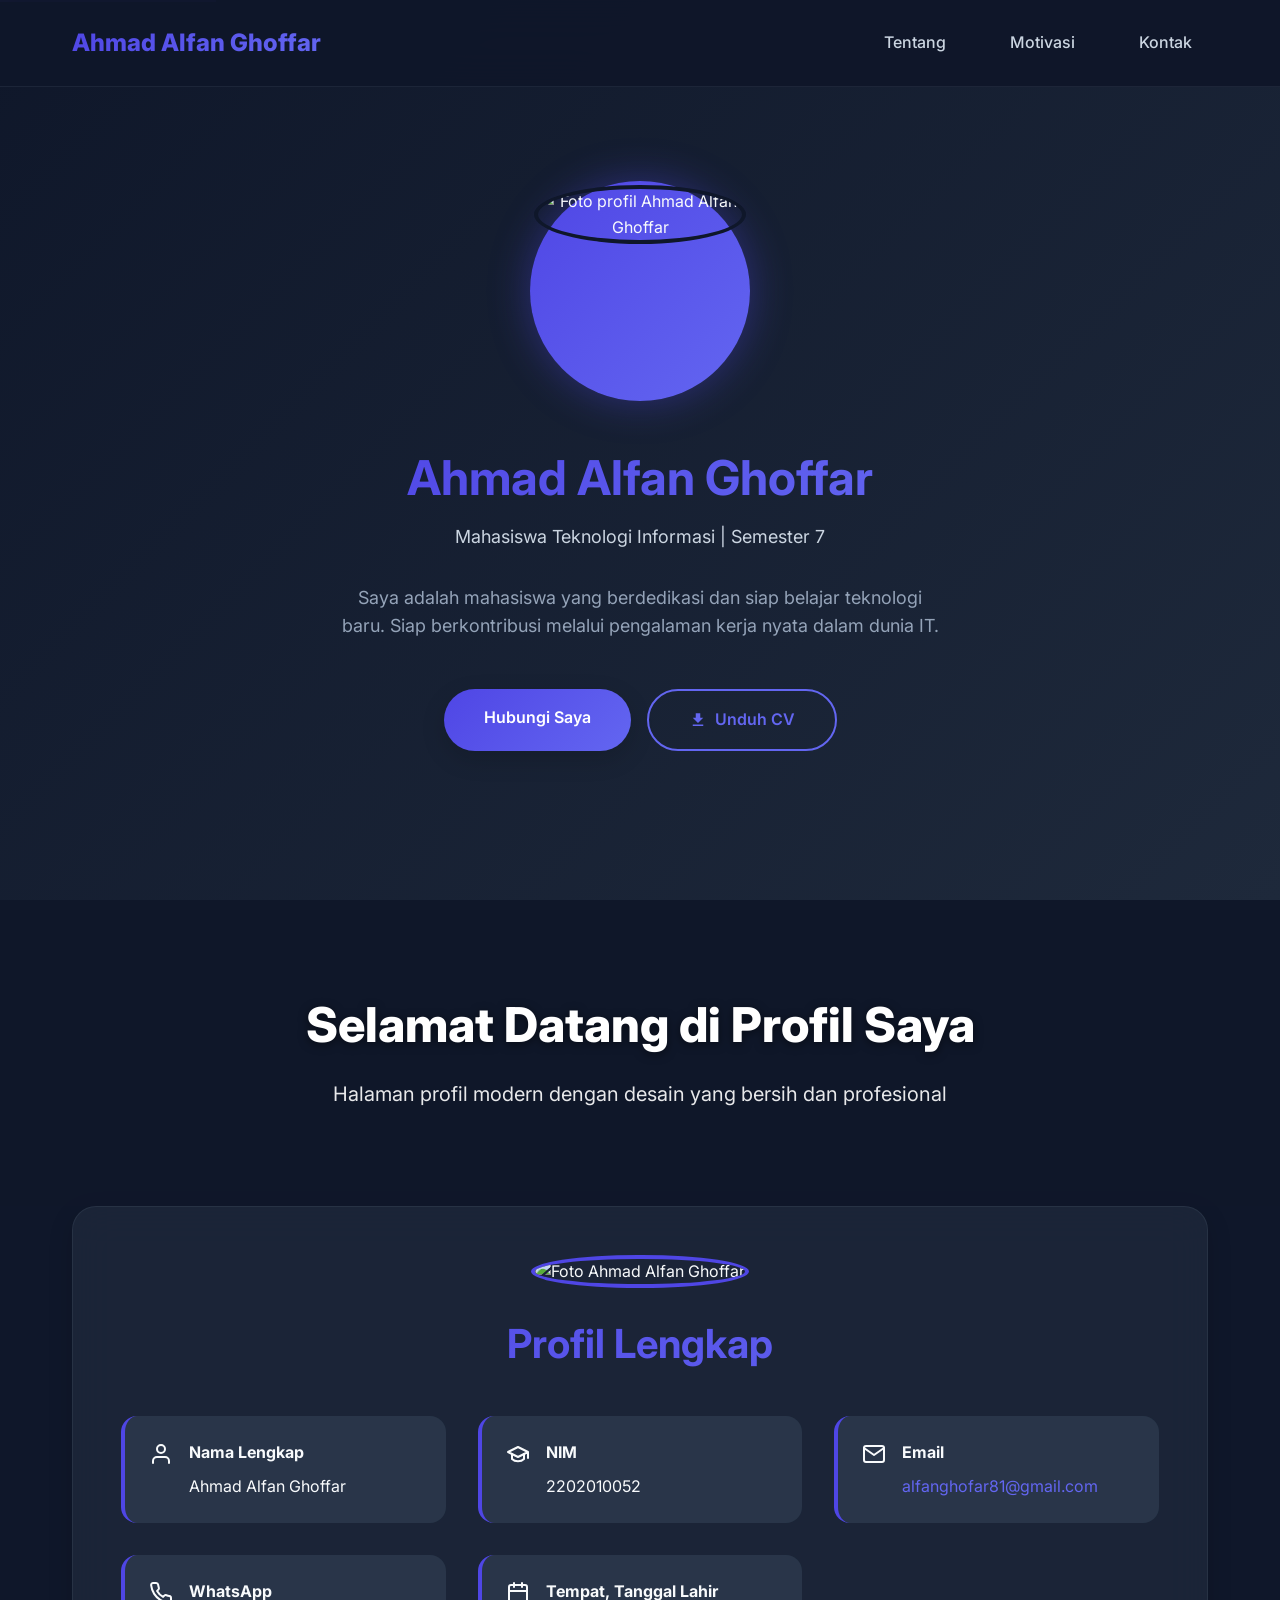
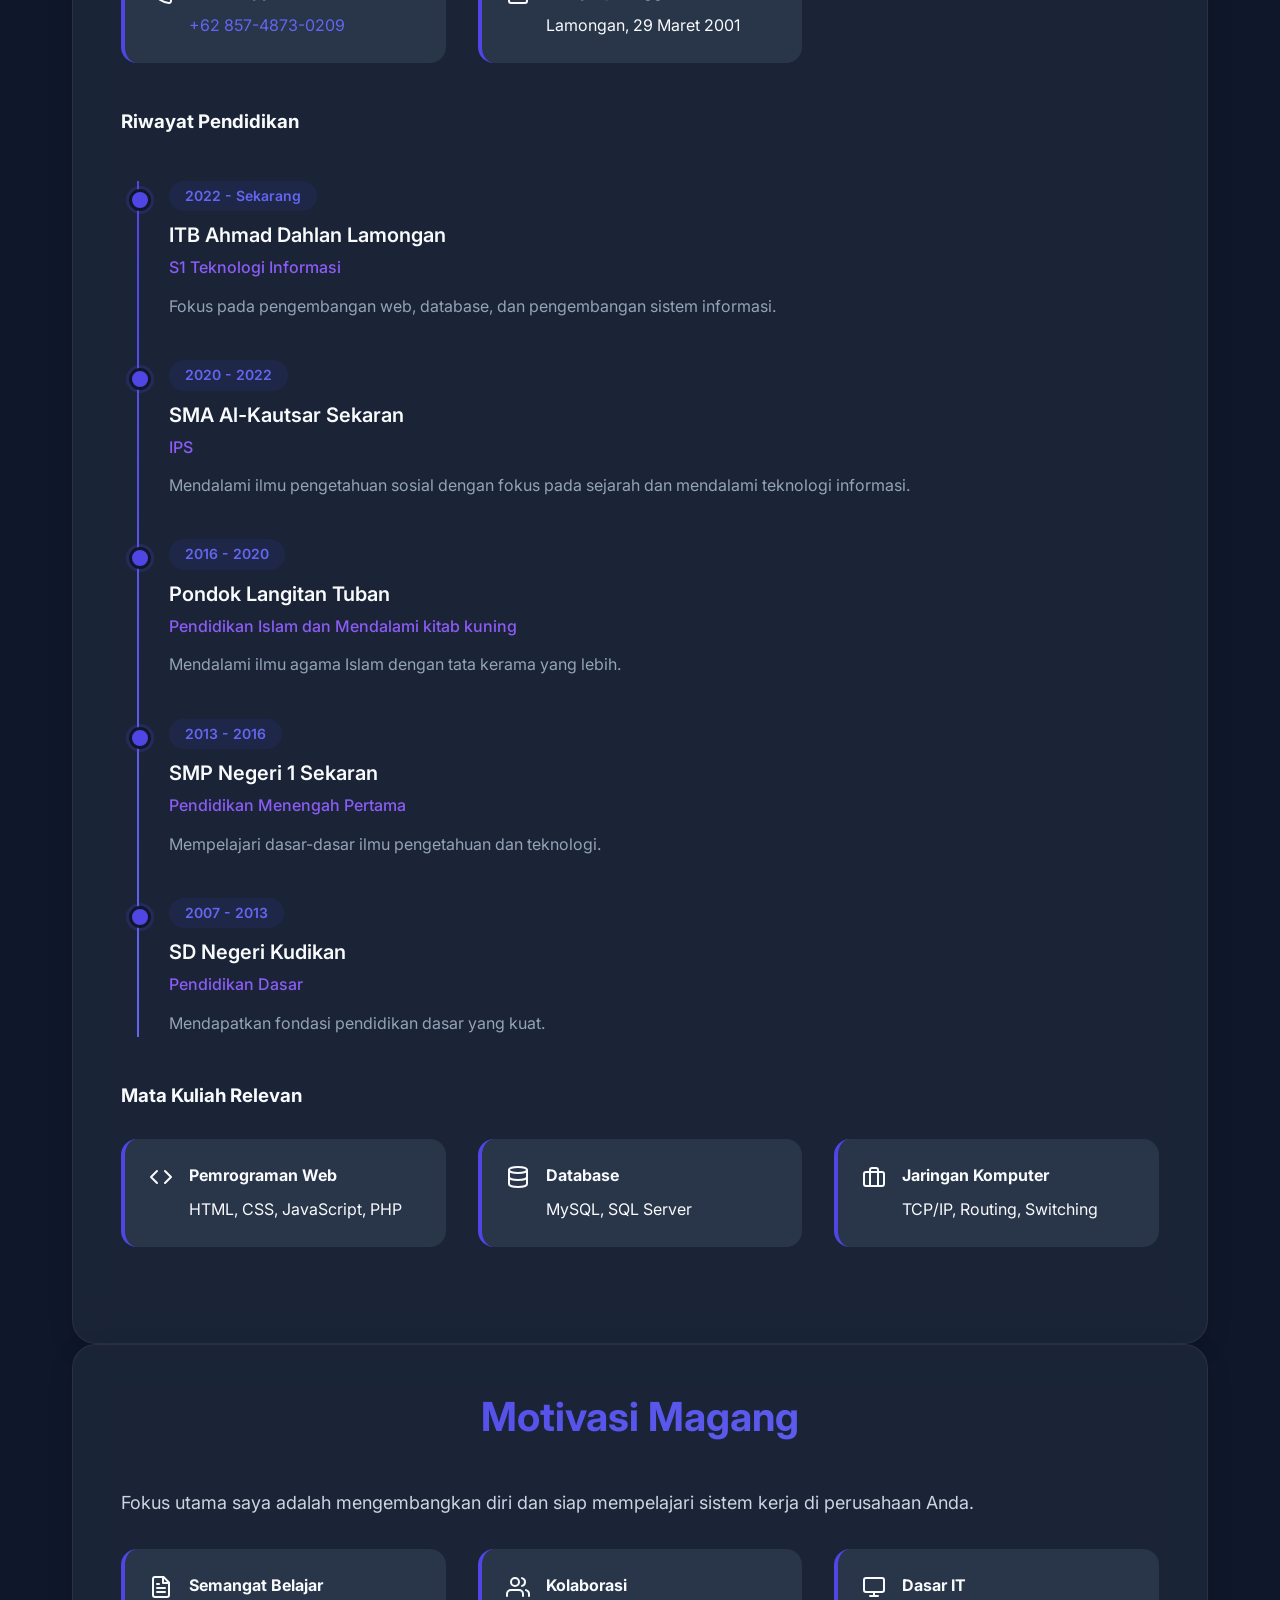
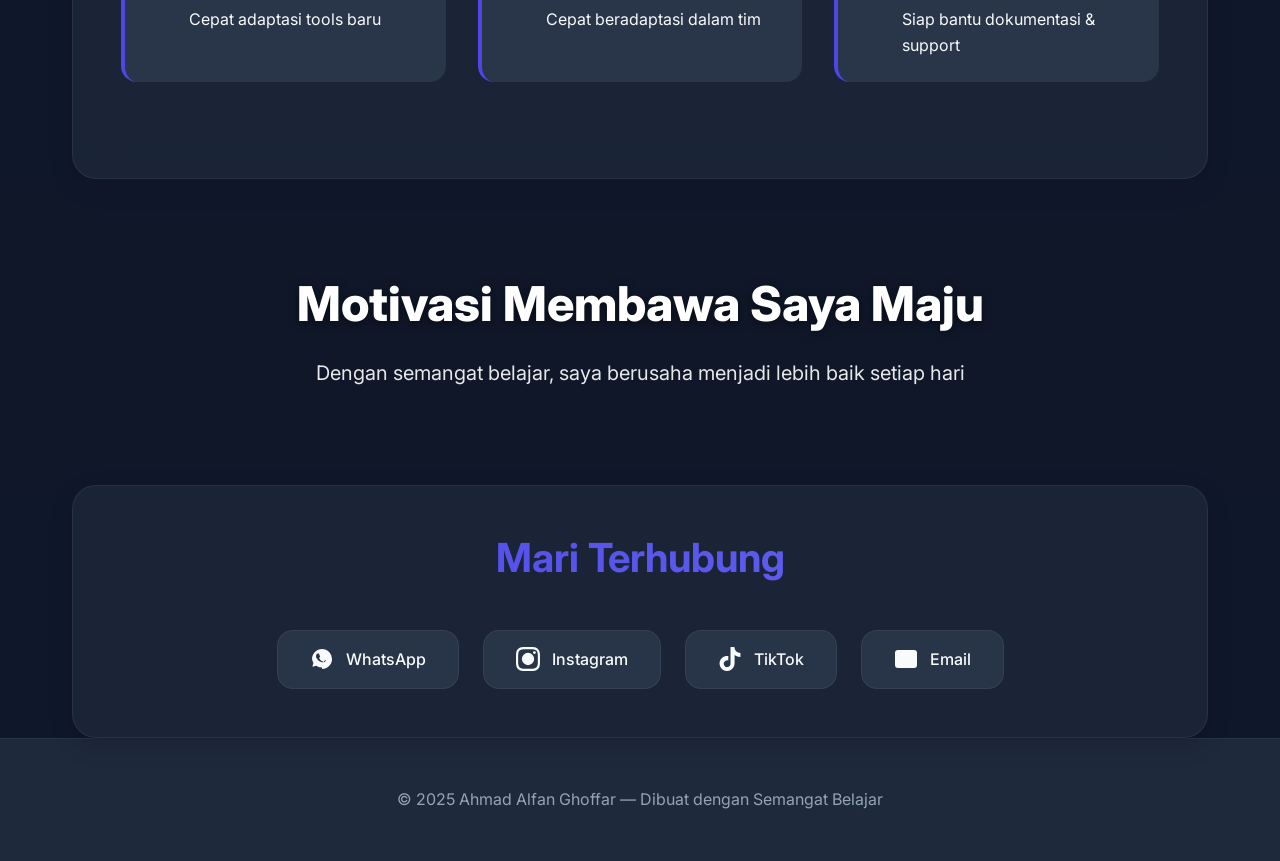
==== PORTOFILO AFAN GHOFFAR.html @ c7ee060d "Add files via upload" ====
<!DOCTYPE html>
<html lang="id">
<head>
    <meta charset="UTF-8">
    <meta name="viewport" content="width=device-width, initial-scale=1.0">
    <title>Profil - Ahmad Alfan Ghoffar</title>
    <meta name="description" content="Profil Ahmad Alfan Ghoffar - Mahasiswa Teknologi Informasi semester 7 di ITB Ahmad Dahlan Lamongan">

    <!-- Tambahkan tag meta untuk aksesibilitas -->
    <meta name="author" content="Ahmad Alfan Ghoffar">
    <meta name="keywords" content="profil, mahasiswa, teknologi informasi, ITB Ahmad Dahlan Lamongan">
    
    <!-- Tambahkan link ke font yang lebih mudah dibaca -->
    <link rel="preconnect" href="https://fonts.googleapis.com">
    <link rel="preconnect" href="https://fonts.gstatic.com" crossorigin>
    <link href="https://fonts.googleapis.com/css2?family=Inter:wght@400;500;600;700&display=swap" rel="stylesheet">
    
    <!-- Tambahkan icon untuk Favicon -->
    <link rel="icon" type="image/svg+xml" href="data:image/svg+xml,<svg xmlns='http://www.w3.org/2000/svg' viewBox='0 0 100 100'><text y='.9em' font-size='90'>👨‍💻</text></svg>">

    <style>
        /* ================================
           RESET & ROOT VARIABLES
        ================================= */
        :root {
            --primary-color: #4f46e5;
            --primary-light: #6366f1;
            --primary-dark: #3730a3;
            --accent-color: #8b5cf6;
            --secondary-color: #ec4899;
            --text-primary: #f8fafc;
            --text-secondary: #cbd5e1;
            --text-muted: #94a3b8;
            --bg-primary: #0f172a;
            --bg-secondary: #1e293b;
            --bg-tertiary: #334155;
            --surface: rgba(30, 41, 59, 0.8);
            --surface-light: rgba(51, 65, 85, 0.6);
            --border-color: rgba(148, 163, 184, 0.1);
            --shadow-sm: 0 2px 8px rgba(0, 0, 0, 0.1);
            --shadow-md: 0 8px 24px rgba(0, 0, 0, 0.15);
            --shadow-lg: 0 16px 40px rgba(0, 0, 0, 0.2);
            --shadow-xl: 0 24px 60px rgba(0, 0, 0, 0.25);
            --gradient-primary: linear-gradient(135deg, var(--primary-color), var(--primary-light));
            --gradient-accent: linear-gradient(135deg, var(--accent-color), var(--secondary-color));
            --focus-outline: 2px solid var(--accent-color);
            --focus-offset: 2px;
        }

        /* Tambahkan style untuk skip navigation link */
        .skip-link {
            position: absolute;
            top: -40px;
            left: 0;
            background: var(--primary-color);
            color: white;
            padding: 8px;
            z-index: 100;
            transition: top 0.3s;
        }

        .skip-link:focus {
            top: 0;
        }

        * {
            margin: 0;
            padding: 0;
            box-sizing: border-box;
        }

        body {
            font-family: 'Inter', -apple-system, BlinkMacSystemFont, 'Segoe UI', Roboto, sans-serif;
            background: var(--bg-primary);
            color: var(--text-primary);
            line-height: 1.6;
            overflow-x: hidden;
            scroll-behavior: smooth;
        }

        /* Background Pattern */
        body::before {
            content: '';
            position: fixed;
            top: 0;
            left: 0;
            width: 100%;
            height: 100%;
            background-image: 
                radial-gradient(circle at 25% 25%, rgba(79, 70, 229, 0.1) 0%, transparent 50%),
                radial-gradient(circle at 75% 75%, rgba(139, 92, 246, 0.1) 0%, transparent 50%);
            z-index: -1;
            pointer-events: none;
        }

        /* Typography */
        h1, h2, h3 {
            font-weight: 700;
            line-height: 1.2;
        }

        p {
            color: var(--text-secondary);
            margin-bottom: 1rem;
        }

        a {
            color: var(--primary-light);
            text-decoration: none;
            transition: color 0.3s ease;
        }

        a:hover {
            color: var(--accent-color);
        }

        /* Tambahkan style untuk focus indicators yang lebih jelas */
        a:focus,
        button:focus,
        input:focus,
        textarea:focus,
        select:focus {
            outline: var(--focus-outline);
            outline-offset: var(--focus-offset);
        }

        /* Loading Screen */
        .loader-wrapper {
            position: fixed;
            top: 0;
            left: 0;
            width: 100%;
            height: 100%;
            background: var(--bg-primary);
            display: flex;
            justify-content: center;
            align-items: center;
            z-index: 9999;
            transition: opacity 0.5s ease;
        }

        .loader {
            width: 60px;
            height: 60px;
            border: 3px solid var(--border-color);
            border-top-color: var(--primary-color);
            border-radius: 50%;
            animation: spin 1s linear infinite;
        }

        @keyframes spin {
            to { transform: rotate(360deg); }
        }

        /* Container */
        .container {
            max-width: 1200px;
            margin: 0 auto;
            padding: 0 2rem;
        }

        /* Navigation */
        header {
            position: fixed;
            top: 0;
            left: 0;
            right: 0;
            background: rgba(15, 23, 42, 0.95);
            backdrop-filter: blur(20px);
            border-bottom: 1px solid var(--border-color);
            z-index: 1000;
            transition: all 0.3s ease;
        }

        header.scrolled {
            background: rgba(15, 23, 42, 0.98);
            box-shadow: var(--shadow-md);
        }

        nav {
            display: flex;
            justify-content: space-between;
            align-items: center;
            padding: 1.5rem 2rem;
            max-width: 1200px;
            margin: 0 auto;
        }

        .logo {
            font-size: 1.5rem;
            font-weight: 800;
            background: var(--gradient-primary);
            -webkit-background-clip: text;
            -webkit-text-fill-color: transparent;
            background-clip: text;
        }

        .nav-links {
            display: flex;
            gap: 2rem;
            list-style: none;
        }

        .nav-links a {
            color: var(--text-secondary);
            font-weight: 500;
            padding: 0.5rem 1rem;
            border-radius: 0.5rem;
            transition: all 0.3s ease;
            position: relative;
        }

        .nav-links a:hover {
            color: var(--text-primary);
            background: var(--surface-light);
        }

        .nav-links a.active {
            color: var(--primary-color);
            background: rgba(79, 70, 229, 0.1);
        }

        /* Hero Section */
        .hero {
            min-height: 100vh;
            display: flex;
            align-items: center;
            justify-content: center;
            padding: 6rem 2rem 4rem;
            text-align: center;
            position: relative;
            background: linear-gradient(135deg, var(--bg-primary) 0%, var(--bg-secondary) 100%);
        }

        .hero-content {
            max-width: 800px;
            position: relative;
            z-index: 2;
        }

        .profile-container {
            margin-bottom: 3rem;
            position: relative;
            display: inline-block;
        }

        .profile-sphere {
            width: 220px;
            height: 220px;
            border-radius: 50%;
            background: var(--gradient-primary);
            padding: 4px;
            position: relative;
            animation: float 6s ease-in-out infinite;
            box-shadow: 0 0 40px rgba(79, 70, 229, 0.4);
        }

        @keyframes float {
            0%, 100% { transform: translateY(0); }
            50% { transform: translateY(-20px); }
        }

        .profile-img {
            width: 100%;
            height: 100%;
            border-radius: 50%;
            object-fit: cover;
            border: 4px solid var(--bg-primary);
        }

        .hero h1 {
            font-size: 3rem;
            margin-bottom: 1rem;
            background: var(--gradient-primary);
            -webkit-background-clip: text;
            -webkit-text-fill-color: transparent;
            background-clip: text;
            animation: fadeInUp 0.8s ease;
        }

        .hero-subtitle {
            font-size: 1.125rem;
            color: var(--text-secondary);
            margin-bottom: 2rem;
            animation: fadeInUp 0.8s ease 0.2s both;
        }

        .hero-description {
            font-size: 1.125rem;
            color: var(--text-muted);
            margin-bottom: 3rem;
            max-width: 600px;
            margin-left: auto;
            margin-right: auto;
            animation: fadeInUp 0.8s ease 0.4s both;
        }

        .hero-buttons {
            display: flex;
            justify-content: center;
            gap: 1rem;
            flex-wrap: wrap;
            animation: fadeInUp 0.8s ease 0.6s both;
        }

        .btn-primary {
            display: inline-block;
            padding: 1rem 2.5rem;
            background: var(--gradient-primary);
            color: white;
            font-weight: 600;
            border-radius: 2rem;
            text-decoration: none;
            transition: all 0.3s ease;
            box-shadow: var(--shadow-md);
        }

        .btn-primary:hover {
            transform: translateY(-2px);
            box-shadow: var(--shadow-lg);
        }
        
        .btn-secondary {
            display: inline-flex;
            align-items: center;
            gap: 0.5rem;
            padding: 1rem 2.5rem;
            background: transparent;
            color: var(--primary-light);
            font-weight: 600;
            border-radius: 2rem;
            text-decoration: none;
            border: 2px solid var(--primary-light);
            transition: all 0.3s ease;
        }

        .btn-secondary:hover {
            background: var(--primary-light);
            color: white;
            transform: translateY(-2px);
            box-shadow: var(--shadow-md);
        }

        /* Download Icon */
        .download-icon {
            width: 18px;
            height: 18px;
            fill: currentColor;
        }

        @keyframes fadeInUp {
            from {
                opacity: 0;
                transform: translateY(30px);
            }
            to {
                opacity: 1;
                transform: translateY(0);
            }
        }

        /* Section Styles */
        section {
            padding: 6rem 0;
            position: relative;
        }

        .section-title {
            font-size: 2.5rem;
            margin-bottom: 3rem;
            text-align: center;
            background: var(--gradient-primary);
            -webkit-background-clip: text;
            -webkit-text-fill-color: transparent;
            background-clip: text;
        }

        /* Card Component */
        .card {
            background: var(--surface);
            backdrop-filter: blur(20px);
            border: 1px solid var(--border-color);
            border-radius: 1.5rem;
            padding: 3rem;
            box-shadow: var(--shadow-md);
            transition: all 0.3s ease;
        }

        .card:hover {
            transform: translateY(-5px);
            box-shadow: var(--shadow-xl);
            border-color: rgba(79, 70, 229, 0.3);
        }

        /* Info Grid */
        .info-grid {
            display: grid;
            grid-template-columns: repeat(auto-fit, minmax(280px, 1fr));
            gap: 2rem;
            margin-bottom: 3rem;
        }

        .info-item {
            background: var(--surface-light);
            padding: 1.5rem;
            border-radius: 1rem;
            border-left: 4px solid var(--primary-color);
            transition: all 0.3s ease;
            display: flex;
            align-items: flex-start;
            gap: 1rem;
        }

        .info-item:hover {
            transform: translateX(5px);
            background: var(--surface);
            box-shadow: var(--shadow-sm);
        }

        .info-item .icon {
            width: 24px;
            height: 24px;
            flex-shrink: 0;
            margin-top: 2px;
        }

        .info-item-content {
            flex-grow: 1;
        }

        .info-item strong {
            color: var(--text-primary);
            display: block;
            margin-bottom: 0.5rem;
        }

        /* Timeline */
        .timeline {
            position: relative;
            padding-left: 3rem;
            margin: 3rem 0;
        }

        .timeline::before {
            content: '';
            position: absolute;
            left: 1rem;
            top: 0;
            bottom: 0;
            width: 2px;
            background: var(--gradient-primary);
        }

        .timeline-item {
            position: relative;
            margin-bottom: 2.5rem;
            animation: fadeInUp 0.8s ease both;
        }

        .timeline-item::before {
            content: '';
            position: absolute;
            left: -2.5rem;
            top: 0.5rem;
            width: 1rem;
            height: 1rem;
            border-radius: 50%;
            background: var(--primary-color);
            border: 3px solid var(--bg-primary);
            box-shadow: 0 0 0 3px rgba(79, 70, 229, 0.2);
        }

        .timeline-date {
            display: inline-block;
            padding: 0.25rem 1rem;
            background: rgba(79, 70, 229, 0.1);
            color: var(--primary-light);
            border-radius: 1rem;
            font-size: 0.875rem;
            font-weight: 600;
            margin-bottom: 0.75rem;
        }

        .timeline-title {
            font-size: 1.25rem;
            font-weight: 600;
            color: var(--text-primary);
            margin-bottom: 0.5rem;
        }

        .timeline-subtitle {
            color: var(--accent-color);
            font-weight: 500;
            margin-bottom: 0.75rem;
        }

        .timeline-description {
            color: var(--text-muted);
            line-height: 1.7;
        }

        /* Parallax Sections */
        .parallax {
            background-attachment: fixed;
            background-position: center;
            background-repeat: no-repeat;
            background-size: cover;
            position: relative;
            display: flex;
            align-items: center;
            justify-content: center;
            text-align: center;
        }

        .parallax::before {
            content: '';
            position: absolute;
            top: 0;
            left: 0;
            right: 0;
            bottom: 0;
            background: rgba(15, 23, 42, 0.8);
            z-index: 1;
        }

        .parallax-content {
            position: relative;
            z-index: 2;
            max-width: 800px;
            padding: 0 2rem;
        }

        .parallax h2 {
            font-size: 3rem;
            font-weight: 800;
            margin-bottom: 1.5rem;
            color: white;
            text-shadow: 0 2px 10px rgba(0, 0, 0, 0.5);
        }

        .parallax p {
            font-size: 1.25rem;
            color: rgba(255, 255, 255, 0.9);
            margin-bottom: 0;
        }

        /* Social Links */
        .social-links {
            display: flex;
            justify-content: center;
            gap: 1.5rem;
            flex-wrap: wrap;
        }

        .social-link {
            display: inline-flex;
            align-items: center;
            gap: 0.75rem;
            padding: 1rem 2rem;
            background: var(--surface-light);
            color: var(--text-primary);
            border-radius: 1rem;
            text-decoration: none;
            font-weight: 500;
            transition: all 0.3s ease;
            border: 1px solid var(--border-color);
        }

        .social-link:hover {
            background: var(--gradient-primary);
            color: white;
            transform: translateY(-3px);
            box-shadow: var(--shadow-md);
        }

        .social-link .icon {
            width: 24px;
            height: 24px;
            fill: currentColor;
        }

        /* Footer */
        footer {
            background: var(--bg-secondary);
            border-top: 1px solid var(--border-color);
            padding: 3rem 0;
            text-align: center;
        }

        footer p {
            color: var(--text-muted);
            margin: 0;
        }

        /* Responsive Design */
        @media (max-width: 768px) {
            .nav-links {
                display: none;
            }

            .hero h1 {
                font-size: 2rem;
            }

            .hero-subtitle {
                font-size: 1rem;
            }

            .section-title {
                font-size: 2rem;
            }

            .parallax h2 {
                font-size: 2rem;
            }

            .card {
                padding: 2rem;
            }

            .timeline {
                padding-left: 2rem;
            }

            .timeline::before {
                left: 0.5rem;
            }

            .timeline-item::before {
                left: -1.5rem;
            }

            .info-grid {
                grid-template-columns: 1fr;
            }
        }

        /* Scroll Reveal */
        .reveal {
            opacity: 0;
            transform: translateY(30px);
            transition: all 0.8s ease;
        }

        .reveal.active {
            opacity: 1;
            transform: translateY(0);
        }

        /* Notification Toast */
        .toast {
            position: fixed;
            bottom: 2rem;
            right: 2rem;
            background: var(--surface);
            border: 1px solid var(--border-color);
            border-left: 4px solid var(--primary-color);
            border-radius: 0.5rem;
            padding: 1rem 1.5rem;
            box-shadow: var(--shadow-lg);
            display: flex;
            align-items: center;
            gap: 1rem;
            transform: translateX(400px);
            transition: transform 0.3s ease;
            z-index: 1000;
        }

        .toast.show {
            transform: translateX(0);
        }

        .toast-icon {
            width: 24px;
            height: 24px;
            fill: var(--primary-color);
        }

        .toast-message {
            color: var(--text-primary);
            font-weight: 500;
        }

        /* Tambahkan style untuk mode kontras tinggi */
        @media (prefers-contrast: high) {
            :root {
                --primary-color: #0000ff;
                --primary-light: #4d4dff;
                --primary-dark: #000080;
                --accent-color: #9933ff;
                --secondary-color: #ff00ff;
                --text-primary: #ffffff;
                --text-secondary: #e0e0e0;
                --text-muted: #b0b0b0;
                --bg-primary: #000000;
                --bg-secondary: #1a1a1a;
                --bg-tertiary: #333333;
                --surface: rgba(26, 26, 26, 0.9);
                --surface-light: rgba(51, 51, 51, 0.8);
                --border-color: #ffffff;
            }
        }

        /* Tambahkan style untuk mode gerak berkurang */
        @media (prefers-reduced-motion: reduce) {
            * {
                animation-duration: 0.01ms !important;
                animation-iteration-count: 1 !important;
                transition-duration: 0.01ms !important;
            }
        }
    </style>
</head>

<body>
    <!-- Skip Navigation Link -->
    <a href="#main-content" class="skip-link">Langsung ke konten utama</a>

    <!-- Loading Screen -->
    <div class="loader-wrapper" role="status" aria-label="Memuat konten">
        <div class="loader"></div>
    </div>

    <!-- Navigation -->
    <header id="header" role="banner">
        <nav role="navigation" aria-label="Navigasi utama">
            <div class="logo">Ahmad Alfan Ghoffar</div>
            <ul class="nav-links">
                <li><a href="#about" class="nav-link">Tentang</a></li>
                <li><a href="#motivation" class="nav-link">Motivasi</a></li>
                <li><a href="#contact" class="nav-link">Kontak</a></li>
            </ul>
        </nav>
    </header>

    <!-- Hero Section -->
    <section class="hero" id="main-content" role="main">
        <div class="hero-content">
            <div class="profile-container">
                <div class="profile-sphere">
                    <img src="https://z-cdn-media.chatglm.cn/files/b006107e-2989-42c4-9a80-9bb3a0b69979.jpg?auth_key=1865260309-1ed5a895e4f5405fa1efe56080913f6b-0-44e064aad0e6baa0f58a229c8ced7659" alt="Foto profil Ahmad Alfan Ghoffar" class="profile-img">
                </div>
            </div>
            <h1>Ahmad Alfan Ghoffar</h1>
            <!-- Removed hero-tagline and hero-skills sections -->
            <p class="hero-subtitle">Mahasiswa Teknologi Informasi | Semester 7</p>
            <p class="hero-description">
                Saya adalah mahasiswa yang berdedikasi dan siap belajar teknologi baru. 
                Siap berkontribusi melalui pengalaman kerja nyata dalam dunia IT.
            </p>
            <div class="hero-buttons">
                <a href="#contact" class="btn-primary" aria-label="Hubungi Ahmad Alfan Ghoffar">Hubungi Saya</a>
                <a href="CV-Ahmad-Alfan-Ghoffar.pdf" download class="btn-secondary" id="download-cv" aria-label="Unduh CV Ahmad Alfan Ghoffar">
                    <svg class="download-icon" xmlns="http://www.w3.org/2000/svg" viewBox="0 0 24 24" aria-hidden="true">
                        <path d="M19 9h-4V3H9v6H5l7 7 7-7zM5 18v2h14v-2H5z"/>
                    </svg>
                    Unduh CV
                </a>
            </div>
        </div>
    </section>

    <!-- Parallax Section 1 -->
    <section class="parallax" style="background-image: url('https://picsum.photos/seed/portfolio1/1920/1080.jpg');" aria-label="Gambar latar belakang profil">
        <div class="parallax-content reveal">
            <h2>Selamat Datang di Profil Saya</h2>
            <p>Halaman profil modern dengan desain yang bersih dan profesional</p>
        </div>
    </section>

    <!-- About Section -->
    <section id="about" class="container" aria-labelledby="about-heading">
        <div class="card reveal">
            <div style="text-align: center; margin-bottom: 2rem;">
                <img src="https://z-cdn-media.chatglm.cn/files/b006107e-2989-42c4-9a80-9bb3a0b69979.jpg?auth_key=1865260309-1ed5a895e4f5405fa1efe56080913f6b-0-44e064aad0e6baa0f58a229c8ced7659" alt="Foto Ahmad Alfan Ghoffar" style="width: 120px; height: 120px; border-radius: 50%; object-fit: cover; border: 4px solid var(--primary-color);">
            </div>
            <h2 class="section-title" id="about-heading">Profil Lengkap</h2>

            <!-- Personal Information -->
            <div class="info-grid">
                <div class="info-item">
                    <svg class="icon" xmlns="http://www.w3.org/2000/svg" viewBox="0 0 24 24" fill="none" stroke="currentColor" stroke-width="2" stroke-linecap="round" stroke-linejoin="round">
                        <path d="M20 21v-2a4 4 0 0 0-4-4H8a4 4 0 0 0-4 4v2"></path>
                        <circle cx="12" cy="7" r="4"></circle>
                    </svg>
                    <div class="info-item-content">
                        <strong>Nama Lengkap</strong>
                        Ahmad Alfan Ghoffar
                    </div>
                </div>
                <div class="info-item">
                    <svg class="icon" xmlns="http://www.w3.org/2000/svg" viewBox="0 0 24 24" fill="none" stroke="currentColor" stroke-width="2" stroke-linecap="round" stroke-linejoin="round">
                        <path d="M22 10v6M2 10l10-5 10 5-10 5z"></path>
                        <path d="M6 12v5c3 3 9 3 12 0v-5"></path>
                    </svg>
                    <div class="info-item-content">
                        <strong>NIM</strong>
                        2202010052
                    </div>
                </div>
                <div class="info-item">
                    <svg class="icon" xmlns="http://www.w3.org/2000/svg" viewBox="0 0 24 24" fill="none" stroke="currentColor" stroke-width="2" stroke-linecap="round" stroke-linejoin="round">
                        <path d="M4 4h16c1.1 0 2 .9 2 2v12c0 1.1-.9 2-2 2H4c-1.1 0-2-.9-2-2V6c0-1.1.9-2 2-2z"></path>
                        <polyline points="22,6 12,13 2,6"></polyline>
                    </svg>
                    <div class="info-item-content">
                        <strong>Email</strong>
                        <a href="mailto:alfanghofar81@gmail.com">alfanghofar81@gmail.com</a>
                    </div>
                </div>
                <div class="info-item">
                    <svg class="icon" xmlns="http://www.w3.org/2000/svg" viewBox="0 0 24 24" fill="none" stroke="currentColor" stroke-width="2" stroke-linecap="round" stroke-linejoin="round">
                        <path d="M22 16.92v3a2 2 0 0 1-2.18 2 19.79 19.79 0 0 1-8.63-3.07 19.5 19.5 0 0 1-6-6 19.79 19.79 0 0 1-3.07-8.67A2 2 0 0 1 4.11 2h3a2 2 0 0 1 2 1.72 12.84 12.84 0 0 0 .7 2.81 2 2 0 0 1-.45 2.11L8.09 9.91a16 16 0 0 0 6 6l1.27-1.27a2 2 0 0 1 2.11-.45 12.84 12.84 0 0 0 2.81.7A2 2 0 0 1 22 16.92z"></path>
                    </svg>
                    <div class="info-item-content">
                        <strong>WhatsApp</strong>
                        <a href="https://wa.me/6285748730209" target="_blank" rel="noopener noreferrer">+62 857-4873-0209</a>
                    </div>
                </div>
                <div class="info-item">
                    <svg class="icon" xmlns="http://www.w3.org/2000/svg" viewBox="0 0 24 24" fill="none" stroke="currentColor" stroke-width="2" stroke-linecap="round" stroke-linejoin="round">
                        <rect x="3" y="4" width="18" height="18" rx="2" ry="2"></rect>
                        <line x1="16" y1="2" x2="16" y2="6"></line>
                        <line x1="8" y1="2" x2="8" y2="6"></line>
                        <line x1="3" y1="10" x2="21" y2="10"></line>
                    </svg>
                    <div class="info-item-content">
                        <strong>Tempat, Tanggal Lahir</strong>
                        Lamongan, 29 Maret 2001
                    </div>
                </div>
            </div>

            <!-- Education Timeline -->
            <h3 style="margin-bottom: 2rem; color: var(--text-primary);">Riwayat Pendidikan</h3>
            <div class="timeline" role="list">
                <div class="timeline-item" role="listitem">
                    <span class="timeline-date">2022 - Sekarang</span>
                    <h3 class="timeline-title">ITB Ahmad Dahlan Lamongan</h3>
                    <p class="timeline-subtitle">S1 Teknologi Informasi</p>
                    <p class="timeline-description">
                        Fokus pada pengembangan web, database, dan pengembangan sistem informasi. 
                        
                    </p>
                </div>

                <div class="timeline-item" role="listitem">
                    <span class="timeline-date">2020 - 2022</span>
                    <h3 class="timeline-title">SMA Al-Kautsar Sekaran</h3>
                    <p class="timeline-subtitle">IPS</p>
                    <p class="timeline-description">
                        Mendalami ilmu pengetahuan sosial dengan fokus pada sejarah dan mendalami teknologi informasi.
                    </p>
                </div>

                <div class="timeline-item" role="listitem">
                    <span class="timeline-date">2016 - 2020</span>
                    <h3 class="timeline-title">Pondok Langitan Tuban</h3>
                    <p class="timeline-subtitle">Pendidikan Islam dan Mendalami kitab kuning</p>
                    <p class="timeline-description">
                        Mendalami ilmu agama Islam dengan tata kerama yang lebih.
                    </p>
                </div>

                <div class="timeline-item" role="listitem">
                    <span class="timeline-date">2013 - 2016</span>
                    <h3 class="timeline-title">SMP Negeri 1 Sekaran</h3>
                    <p class="timeline-subtitle">Pendidikan Menengah Pertama</p>
                    <p class="timeline-description">
                        Mempelajari dasar-dasar ilmu pengetahuan dan teknologi.
                    </p>
                </div>

                <div class="timeline-item" role="listitem">
                    <span class="timeline-date">2007 - 2013</span>
                    <h3 class="timeline-title">SD Negeri Kudikan</h3>
                    <p class="timeline-subtitle">Pendidikan Dasar</p>
                    <p class="timeline-description">
                        Mendapatkan fondasi pendidikan dasar yang kuat.
                    </p>
                </div>
            </div>

            <!-- Relevant Courses -->
            <h3 style="margin: 3rem 0 2rem; color: var(--text-primary);">Mata Kuliah Relevan</h3>
            <div class="info-grid">
                <div class="info-item">
                    <svg class="icon" xmlns="http://www.w3.org/2000/svg" viewBox="0 0 24 24" fill="none" stroke="currentColor" stroke-width="2" stroke-linecap="round" stroke-linejoin="round">
                        <polyline points="16 18 22 12 16 6"></polyline>
                        <polyline points="8 6 2 12 8 18"></polyline>
                    </svg>
                    <div class="info-item-content">
                        <strong>Pemrograman Web</strong>
                        HTML, CSS, JavaScript, PHP
                    </div>
                </div>
                <div class="info-item">
                    <svg class="icon" xmlns="http://www.w3.org/2000/svg" viewBox="0 0 24 24" fill="none" stroke="currentColor" stroke-width="2" stroke-linecap="round" stroke-linejoin="round">
                        <ellipse cx="12" cy="5" rx="9" ry="3"></ellipse>
                        <path d="M21 12c0 1.66-4 3-9 3s-9-1.34-9-3"></path>
                        <path d="M3 5v14c0 1.66 4 3 9 3s9-1.34 9-3V5"></path>
                    </svg>
                    <div class="info-item-content">
                        <strong>Database</strong>
                        MySQL, SQL Server
                    </div>
                </div>
                <div class="info-item">
                    <svg class="icon" xmlns="http://www.w3.org/2000/svg" viewBox="0 0 24 24" fill="none" stroke="currentColor" stroke-width="2" stroke-linecap="round" stroke-linejoin="round">
                        <rect x="2" y="7" width="20" height="14" rx="2" ry="2"></rect>
                        <path d="M16 21V5a2 2 0 0 0-2-2h-4a2 2 0 0 0-2 2v16"></path>
                    </svg>
                    <div class="info-item-content">
                        <strong>Jaringan Komputer</strong>
                        TCP/IP, Routing, Switching
                    </div>
                </div>
            </div>
        </div>
    </section>

    <!-- Motivation Section -->
    <section id="motivation" class="container" aria-labelledby="motivation-heading">
        <div class="card reveal">
            <h2 class="section-title" id="motivation-heading">Motivasi Magang</h2>
            <p style="font-size: 1.125rem; margin-bottom: 2rem; color: var(--text-secondary);">
                Fokus utama saya adalah mengembangkan diri dan siap mempelajari sistem kerja di perusahaan Anda.
            </p>
            <div class="info-grid">
                <div class="info-item">
                    <svg class="icon" xmlns="http://www.w3.org/2000/svg" viewBox="0 0 24 24" fill="none" stroke="currentColor" stroke-width="2" stroke-linecap="round" stroke-linejoin="round">
                        <path d="M14.5 2H6a2 2 0 0 0-2 2v16a2 2 0 0 0 2 2h12a2 2 0 0 0 2-2V7.5L14.5 2z"></path>
                        <polyline points="14,2 14,8 20,8"></polyline>
                        <line x1="16" y1="13" x2="8" y2="13"></line>
                        <line x1="16" y1="17" x2="8" y2="17"></line>
                        <polyline points="10,9 9,9 8,9"></polyline>
                    </svg>
                    <div class="info-item-content">
                        <strong>Semangat Belajar</strong>
                        Cepat adaptasi tools baru
                    </div>
                </div>
                <div class="info-item">
                    <svg class="icon" xmlns="http://www.w3.org/2000/svg" viewBox="0 0 24 24" fill="none" stroke="currentColor" stroke-width="2" stroke-linecap="round" stroke-linejoin="round">
                        <path d="M17 21v-2a4 4 0 0 0-4-4H5a4 4 0 0 0-4 4v2"></path>
                        <circle cx="9" cy="7" r="4"></circle>
                        <path d="M23 21v-2a4 4 0 0 0-3-3.87"></path>
                        <path d="M16 3.13a4 4 0 0 1 0 7.75"></path>
                    </svg>
                    <div class="info-item-content">
                        <strong>Kolaborasi</strong>
                        Cepat beradaptasi dalam tim
                    </div>
                </div>
                <div class="info-item">
                    <svg class="icon" xmlns="http://www.w3.org/2000/svg" viewBox="0 0 24 24" fill="none" stroke="currentColor" stroke-width="2" stroke-linecap="round" stroke-linejoin="round">
                        <rect x="2" y="3" width="20" height="14" rx="2" ry="2"></rect>
                        <line x1="8" y1="21" x2="16" y2="21"></line>
                        <line x1="12" y1="17" x2="12" y2="21"></line>
                    </svg>
                    <div class="info-item-content">
                        <strong>Dasar IT</strong>
                        Siap bantu dokumentasi & support
                    </div>
                </div>
            </div>
        </div>
    </section>

    <!-- Parallax Section 2 -->
    <section class="parallax" style="background-image: url('https://picsum.photos/seed/portfolio2/1920/1080.jpg');" aria-label="Gambar latar belakang motivasi">
        <div class="parallax-content reveal">
            <h2>Motivasi Membawa Saya Maju</h2>
            <p>Dengan semangat belajar, saya berusaha menjadi lebih baik setiap hari</p>
        </div>
    </section>

    <!-- Contact Section -->
    <section id="contact" class="container" aria-labelledby="contact-heading">
        <div class="card reveal">
            <h2 class="section-title" id="contact-heading">Mari Terhubung</h2>
            <div class="social-links">
                <a href="https://wa.me/6285748730209" target="_blank" rel="noopener noreferrer" class="social-link" aria-label="Hubungi Ahmad Alfan Ghoffar melalui WhatsApp">
                    <svg class="icon" xmlns="http://www.w3.org/2000/svg" viewBox="0 0 24 24" fill="currentColor">
                        <path d="M17.472 14.382c-.297-.149-1.758-.867-2.03-.967-.273-.099-.471-.149-.67.15-.197.297-.767.966-.94 1.164-.173.199-.347.223-.644.074-.297-.149-1.255-.462-2.39-1.475-.883-.788-1.48-1.761-1.653-2.059-.173-.297-.018-.458.13-.606.134-.133.297-.347.446-.521.151-.172.2-.296.3-.495.099-.198.05-.372-.025-.521-.075-.148-.669-1.611-.916-2.206-.242-.579-.487-.501-.669-.51l-.57-.01c-.198 0-.52.074-.792.372s-1.04 1.016-1.04 2.479 1.065 2.876 2.16 3.912c2.861 2.498 5.979 2.248 7.166 1.364.198-.149.874-.874.874-1.685 0-.198-.075-.423-.324-.673zM12.043 20.534h-.006a9.96 9.96 0 01-5.342-1.557l-.383-.226-3.968 1.042 1.06-3.873-.25-.396A9.928 9.928 0 012.043 12c0-5.523 4.496-10.02 10.02-10.02 2.679 0 5.194 1.043 7.085 2.934A9.937 9.937 0 0122.063 12c0 5.523-4.496 10.02-10.02 10.02z"/>
                    </svg>
                    WhatsApp
                </a>
                <a href="https://instagram.com/alvn.id_" target="_blank" rel="noopener noreferrer" class="social-link" aria-label="Kunjungi profil Instagram Ahmad Alfan Ghoffar">
                    <svg class="icon" xmlns="http://www.w3.org/2000/svg" viewBox="0 0 24 24" fill="currentColor">
                        <path d="M12 2.163c3.204 0 3.584.012 4.85.07 3.252.148 4.771 1.691 4.919 4.919.058 1.265.069 1.645.069 4.849 0 3.205-.012 3.584-.069 4.849-.149 3.225-1.664 4.771-4.919 4.919-1.266.058-1.644.07-4.85.07-3.204 0-3.584-.012-4.849-.07-3.26-.149-4.771-1.699-4.919-4.92-.058-1.265-.07-1.644-.07-4.849 0-3.204.013-3.583.07-4.849.149-3.227 1.664-4.771 4.919-4.919 1.266-.057 1.645-.069 4.849-.069zm0-2.163c-3.259 0-3.667.014-4.947.072-4.358.2-6.78 2.618-6.98 6.98-.059 1.281-.073 1.689-.073 4.948 0 3.259.014 3.668.072 4.948.2 4.358 2.618 6.78 6.98 6.98 1.281.058 1.689.072 4.948.072 3.259 0 3.668-.014 4.948-.072 4.354-.2 6.782-2.618 6.979-6.98.059-1.28.073-1.689.073-4.948 0-3.259-.014-3.667-.072-4.947-.196-4.354-2.617-6.78-6.979-6.98-1.281-.059-1.69-.073-4.949-.073zM5.838 12a6.162 6.162 0 1112.324 0 6.162 6.162 0 01-12.324 0zM12 16a4 4 0 110-8 4 4 0 010 8zm4.965-10.405a1.44 1.44 0 112.881.001 1.44 1.44 0 01-2.881-.001z"/>
                    </svg>
                    Instagram
                </a>
                <a href="https://tiktok.com/@alvn.id_" target="_blank" rel="noopener noreferrer" class="social-link" aria-label="Kunjungi profil TikTok Ahmad Alfan Ghoffar">
                    <svg class="icon" xmlns="http://www.w3.org/2000/svg" viewBox="0 0 24 24" fill="currentColor">
                        <path d="M12.525.02c1.31-.02 2.61-.01 3.91-.02.08 1.53.63 3.09 1.75 4.17 1.12 1.11 2.7 1.62 4.24 1.79v4.03c-1.44-.05-2.89-.35-4.2-.97-.57-.26-1.1-.59-1.62-.93-.01 2.92.01 5.84-.02 8.75-.08 1.4-.54 2.79-1.35 3.94-1.31 1.92-3.58 3.17-5.91 3.21-1.43.08-2.86-.31-4.08-1.03-2.02-1.19-3.44-3.37-3.65-5.71-.02-.5-.03-1-.01-1.49.18-1.9 1.12-3.72 2.58-4.96 1.66-1.44 3.98-2.13 6.15-1.72.02 1.48-.04 2.96-.04 4.44-.99-.32-2.15-.23-3.02.37-.63.41-1.11 1.04-1.36 1.75-.21.51-.15 1.07-.14 1.61.24 1.64 1.82 3.02 3.5 2.87 1.12-.12 2.19-.66 2.77-1.61.19-.33.4-.67.41-1.06.1-1.79.06-3.57.07-5.36.01-4.03-.01-8.05.02-12.07z"/>
                    </svg>
                    TikTok
                </a>
                <a href="mailto:alfanghofar81@gmail.com" target="_blank" rel="noopener noreferrer" class="social-link" aria-label="Kirim email ke Ahmad Alfan Ghoffar">
                    <svg class="icon" xmlns="http://www.w3.org/2000/svg" viewBox="0 0 24 24" fill="none" stroke="currentColor" stroke-width="2" stroke-linecap="round" stroke-linejoin="round">
                        <path d="M4 4h16c1.1 0 2 .9 2 2v12c0 1.1-.9 2-2 2H4c-1.1 0-2-.9-2-2V6c0-1.1.9-2 2-2z"></path>
                        <polyline points="22,6 12,13 2,6"></polyline>
                    </svg>
                    Email
                </a>
            </div>
        </div>
    </section>

    <!-- Footer -->
    <footer role="contentinfo">
        <p>© 2025 Ahmad Alfan Ghoffar — Dibuat dengan Semangat Belajar</p>
    </footer>

    <!-- Notification Toast -->
    <div class="toast" id="download-toast" role="status" aria-live="polite">
        <svg class="toast-icon" xmlns="http://www.w3.org/2000/svg" viewBox="0 0 24 24" aria-hidden="true">
            <path d="M9 16.17L4.83 12l-1.42 1.41L9 19 21 7l-1.41-1.41z"/>
        </svg>
        <span class="toast-message">CV sedang diunduh...</span>
    </div>

    <script>
        // Loader
        window.addEventListener('load', function() {
            setTimeout(function() {
                const loader = document.querySelector('.loader-wrapper');
                loader.style.opacity = '0';
                setTimeout(() => {
                    loader.style.display = 'none';
                }, 500);
            }, 1000);
        });

        // Header scroll effect
        window.addEventListener('scroll', function() {
            const header = document.getElementById('header');
            if (window.scrollY > 50) {
                header.classList.add('scrolled');
            } else {
                header.classList.remove('scrolled');
            }
        });

        // Active navigation link
        const sections = document.querySelectorAll('section');
        const navLinks = document.querySelectorAll('.nav-link');

        window.addEventListener('scroll', () => {
            let current = '';
            sections.forEach(section => {
                const sectionTop = section.offsetTop;
                const sectionHeight = section.clientHeight;
                if (scrollY >= (sectionTop - 200)) {
                    current = section.getAttribute('id');
                }
            });

            navLinks.forEach(link => {
                link.classList.remove('active');
                if (link.getAttribute('href').slice(1) === current) {
                    link.classList.add('active');
                }
            });
        });

        // Scroll reveal animation
        const reveals = document.querySelectorAll('.reveal');

        function revealOnScroll() {
            reveals.forEach(element => {
                const windowHeight = window.innerHeight;
                const elementTop = element.getBoundingClientRect().top;
                const elementVisible = 150;

                if (elementTop < windowHeight - elementVisible) {
                    element.classList.add('active');
                }
            });
        }

        window.addEventListener('scroll', revealOnScroll);
        revealOnScroll(); // Initial check

        // Smooth scrolling for navigation links
        document.querySelectorAll('a[href^="#"]').forEach(anchor => {
            anchor.addEventListener('click', function (e) {
                // Prevent default for anchor links, but not for others like 'mailto' or external links
                if (this.getAttribute('href').startsWith('#')) {
                    e.preventDefault();
                    const target = document.querySelector(this.getAttribute('href'));
                    if (target) {
                        target.scrollIntoView({
                            behavior: 'smooth',
                            block: 'start'
                        });
                    }
                }
            });
        });

        // Add animation delays to timeline items
        const timelineItems = document.querySelectorAll('.timeline-item');
        timelineItems.forEach((item, index) => {
            item.style.animationDelay = `${index * 0.1}s`;
        });

        // Fungsi untuk menampilkan notifikasi saat CV diunduh
        const downloadBtn = document.getElementById('download-cv');
        const toast = document.getElementById('download-toast');

        downloadBtn.addEventListener('click', function(e) {
            // Tampilkan notifikasi
            toast.classList.add('show');
            
            // Sembunyikan notifikasi setelah 3 detik
            setTimeout(() => {
                toast.classList.remove('show');
            }, 3000);
        });

        // Tambahkan fitur aksesibilitas keyboard
        document.addEventListener('keydown', function(e) {
            // Tekan Tab untuk navigasi keyboard
            if (e.key === 'Tab') {
                document.body.classList.add('keyboard-nav');
            }
        });

        document.addEventListener('mousedown', function() {
            document.body.classList.remove('keyboard-nav');
        });

        // Tambahkan deteksi preferensi pengguna
        const prefersReducedMotion = window.matchMedia('(prefers-reduced-motion: reduce)');
        const prefersHighContrast = window.matchMedia('(prefers-contrast: high)');

        // Terapkan pengaturan berdasarkan preferensi pengguna
        if (prefersReducedMotion.matches) {
            document.body.classList.add('reduced-motion');
        }

        if (prefersHighContrast.matches) {
            document.body.classList.add('high-contrast');
        }

        // Perbarui pengaturan jika preferensi berubah
        prefersReducedMotion.addEventListener('change', (e) => {
            if (e.matches) {
                document.body.classList.add('reduced-motion');
            } else {
                document.body.classList.remove('reduced-motion');
            }
        });

        prefersHighContrast.addEventListener('change', (e) => {
            if (e.matches) {
                document.body.classList.add('high-contrast');
            } else {
                document.body.classList.remove('high-contrast');
            }
        });
    </script>
</body>
</html>
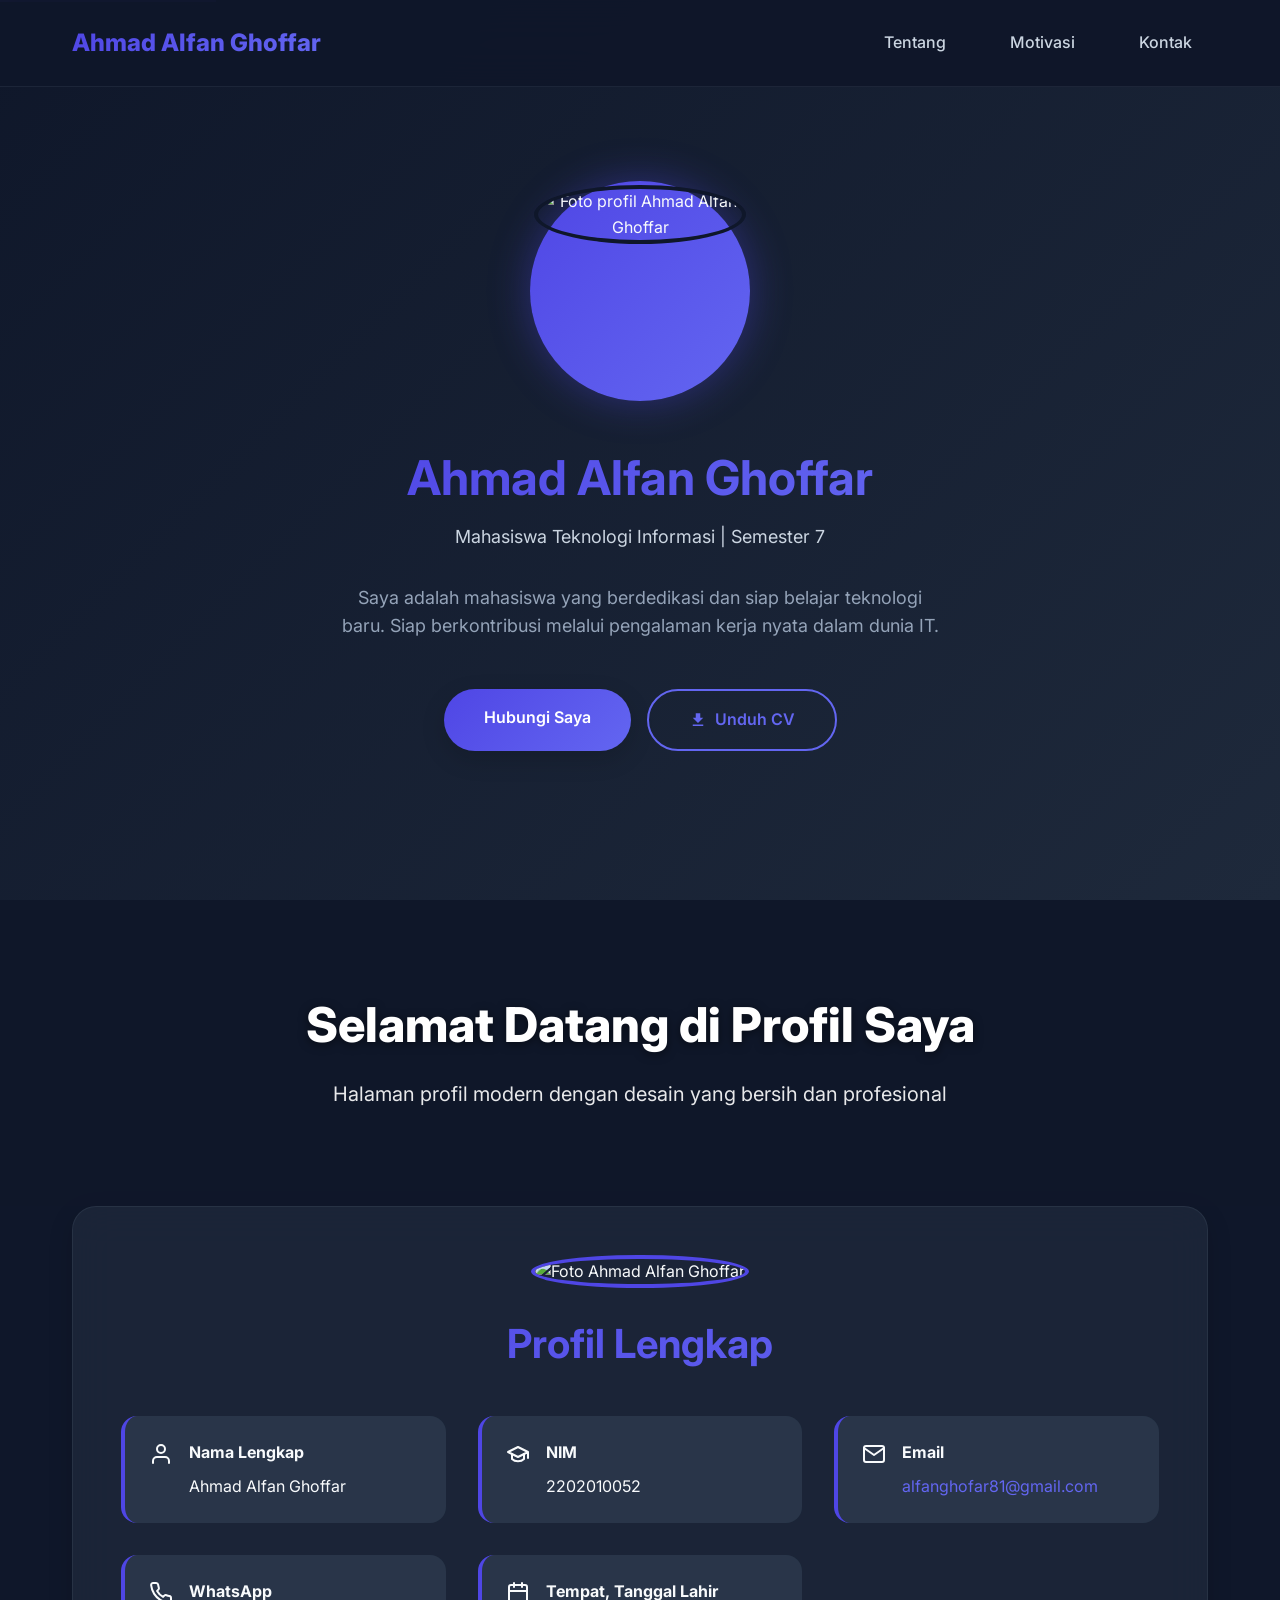
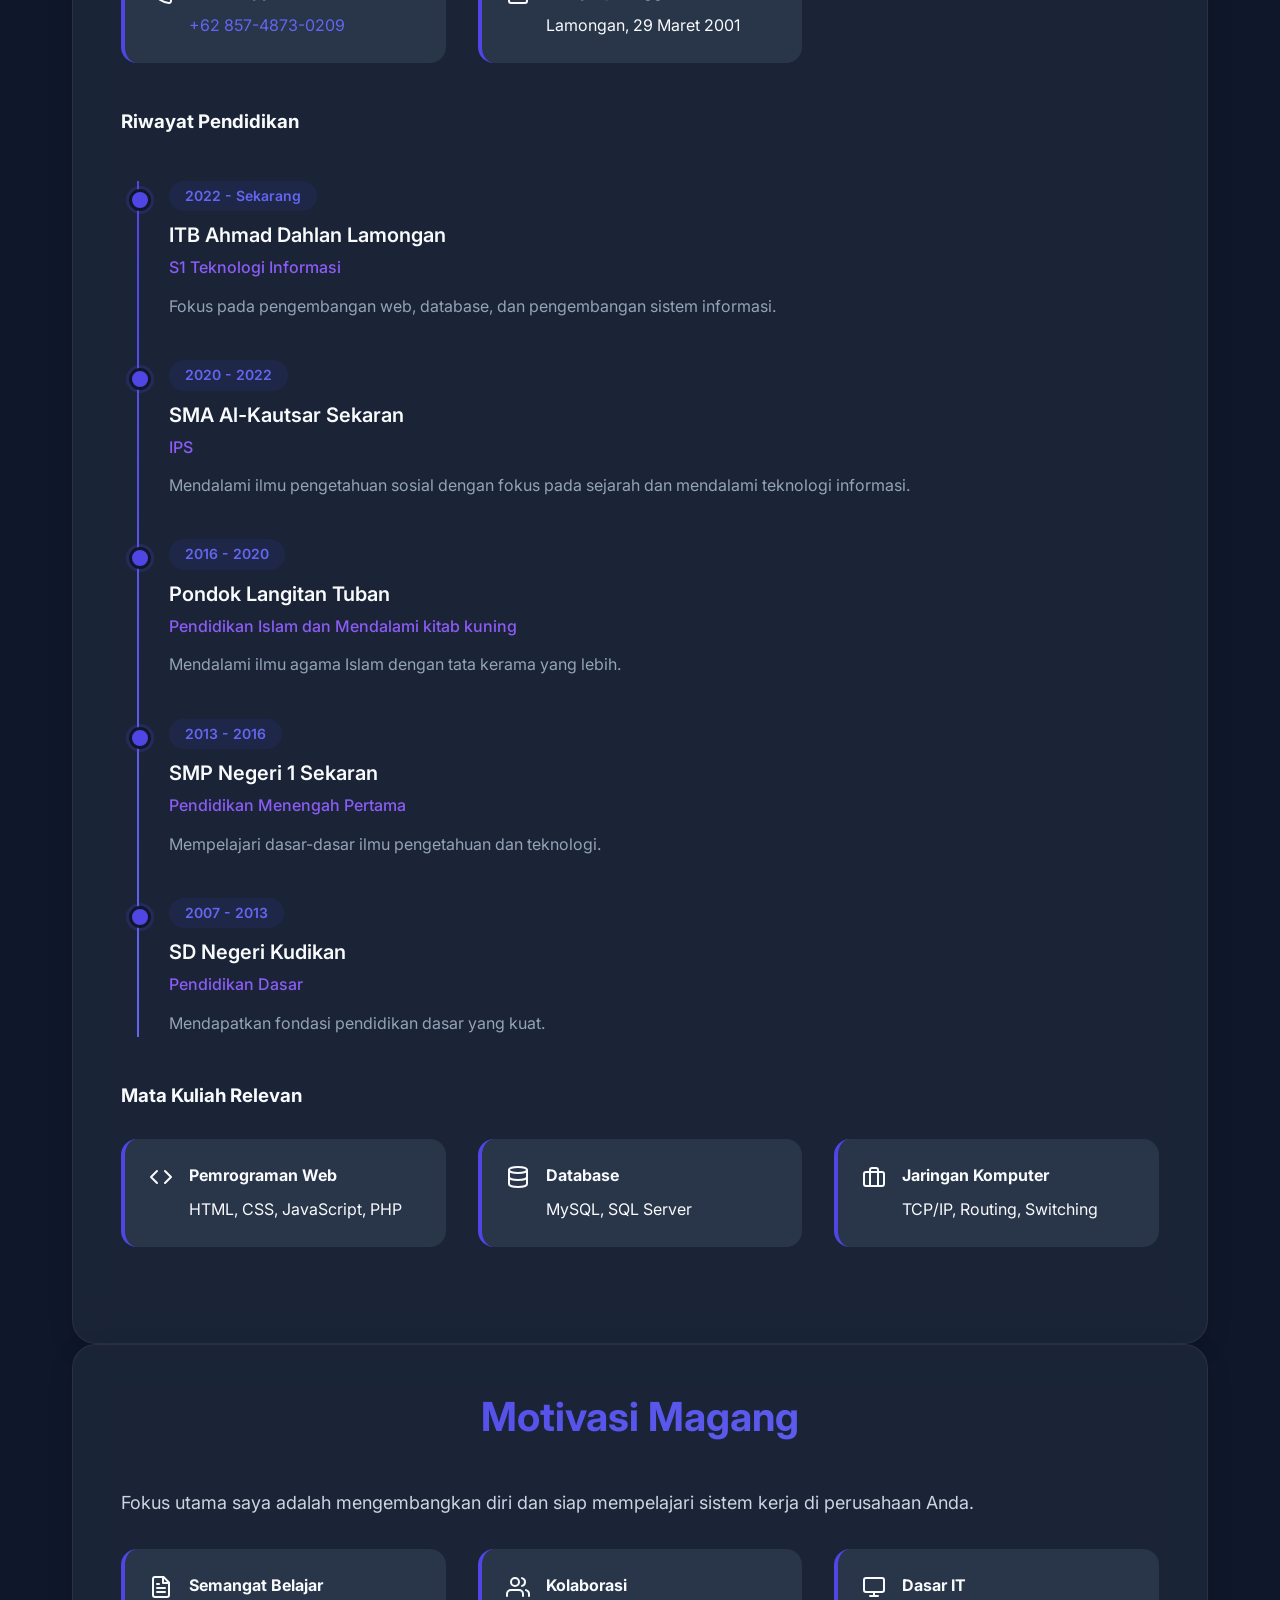
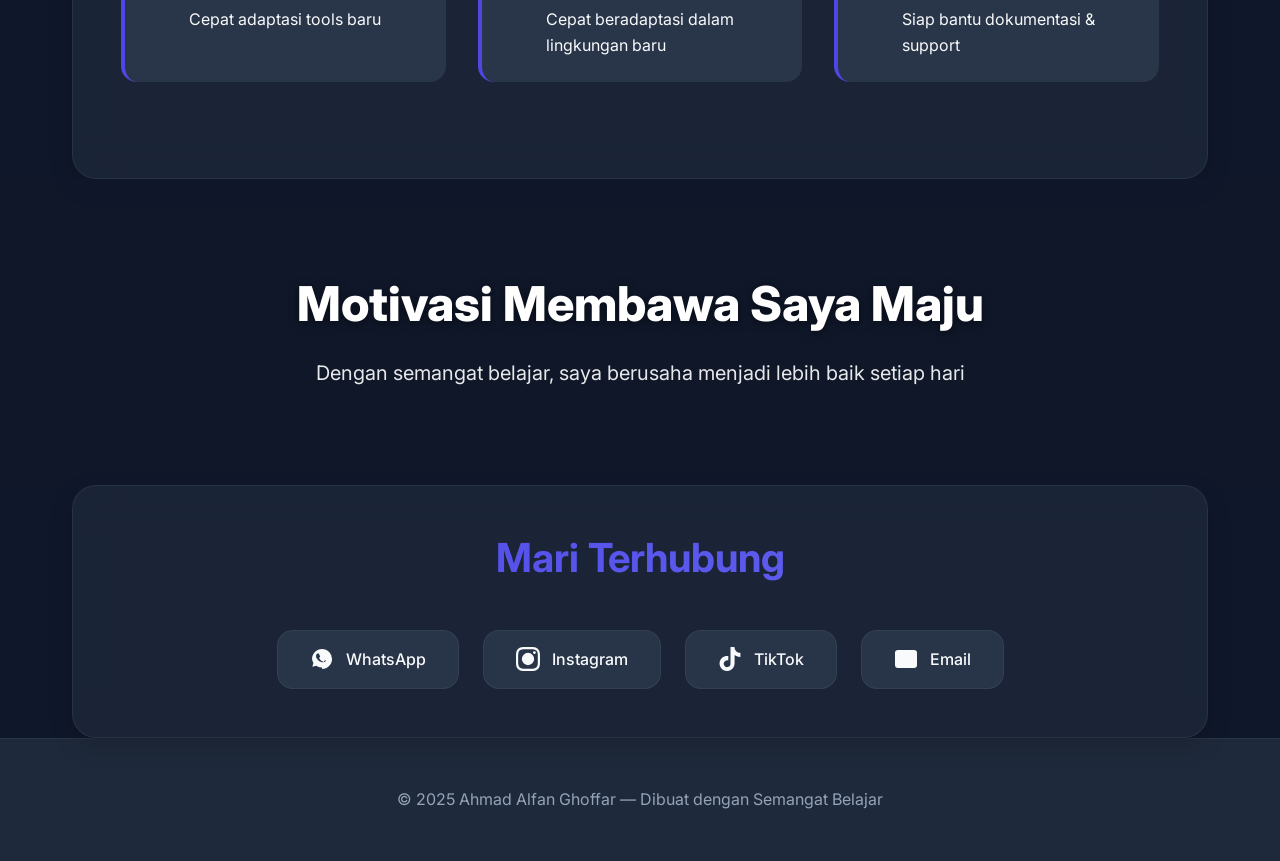
==== commit 015d738b: "Update PORTOFILO AFAN GHOFFAR.html Signed-off-by: Alvanid <159752626+Alvanid@users.noreply.github.co" ====
--- a/PORTOFILO AFAN GHOFFAR.html
+++ b/PORTOFILO AFAN GHOFFAR.html
@@ -748,13 +748,54 @@
                 Saya adalah mahasiswa yang berdedikasi dan siap belajar teknologi baru. 
                 Siap berkontribusi melalui pengalaman kerja nyata dalam dunia IT.
             </p>
-            <div class="hero-buttons">
-                <a href="#contact" class="btn-primary" aria-label="Hubungi Ahmad Alfan Ghoffar">Hubungi Saya</a>
-                <a href="CV-Ahmad-Alfan-Ghoffar.pdf" download class="btn-secondary" id="download-cv" aria-label="Unduh CV Ahmad Alfan Ghoffar">
-                    <svg class="download-icon" xmlns="http://www.w3.org/2000/svg" viewBox="0 0 24 24" aria-hidden="true">
-                        <path d="M19 9h-4V3H9v6H5l7 7 7-7zM5 18v2h14v-2H5z"/>
-                    </svg>
-                    Unduh CV
+           <div class="hero-buttons">
+    <a href="#contact" class="btn-primary" aria-label="Hubungi Ahmad Alfan Ghoffar">Hubungi Saya</a>
+    
+    <!-- Tombol Unduh CV -->
+    <a href="dokumen/CV Ahmad Alfan Ghoffar ITB Ahmad Dahlan Lamongan.pdf" 
+       download="CV Ahmad Alfan Ghoffar ITB Ahmad Dahlan Lamongan.pdf" 
+       class="btn-secondary" 
+       id="download-cv" 
+       aria-label="Unduh CV Ahmad Alfan Ghoffar ITB Ahmad Dahlan Lamongan">
+        <svg class="download-icon" xmlns="http://www.w3.org/2000/svg" viewBox="0 0 24 24" aria-hidden="true">
+            <path d="M19 9h-4V3H9v6H5l7 7 7-7zM5 18v2h14v-2H5z"/>
+        </svg>
+        Unduh CV
+    </a>
+</div>
+
+<!-- Opsional: Tambahkan notifikasi jika unduhan berhasil dimulai -->
+<script>
+    document.getElementById('download-cv').addEventListener('click', function(e) {
+        // Anda bisa menambahkan notifikasi sederhana di sini jika mau
+        // Contoh: console.log('CV sedang diunduh...');
+        // Atau tampilkan alert:
+        // alert('Terima kasih! CV Anda sedang diunduh.');
+    });
+</script>
+
+<script>
+    document.getElementById('download-cv').addEventListener('click', function(e) {
+        // Pastikan file ada sebelum mencoba mengunduh
+        const fileUrl = this.getAttribute('href');
+        
+        // Coba untuk memeriksa apakah file ada (metode ini mungkin tidak bekerja di semua browser karena CORS)
+        fetch(fileUrl, { method: 'HEAD' })
+            .then(response => {
+                if (!response.ok) {
+                    // Jika file tidak ditemukan, tampilkan pesan
+                    e.preventDefault();
+                    alert('Maaf, CV sedang tidak tersedia. Silakan hubungi langsung untuk mendapatkan CV.');
+                    return false;
+                }
+                // Jika file ada, biarkan unduhan berlanjut
+            })
+            .catch(error => {
+                // Jika terjadi error (misalnya CORS), biarkan unduhan berlanjut
+                console.log('Tidak dapat memverifikasi file, melanjutkan unduhan...');
+            });
+    });
+</script>
                 </a>
             </div>
         </div>
@@ -949,7 +990,7 @@
                     </svg>
                     <div class="info-item-content">
                         <strong>Kolaborasi</strong>
-                        Cepat beradaptasi dalam tim
+                        Cepat beradaptasi dalam lingkungan baru 
                     </div>
                 </div>
                 <div class="info-item">
@@ -986,13 +1027,13 @@
                     </svg>
                     WhatsApp
                 </a>
-                <a href="https://instagram.com/alvn.id_" target="_blank" rel="noopener noreferrer" class="social-link" aria-label="Kunjungi profil Instagram Ahmad Alfan Ghoffar">
+                <a href="https://www.instagram.com/alvn.id_?igsh=MWdkcDl4MjBqcXptcQ==" target="_blank" rel="noopener noreferrer" class="social-link" aria-label="Kunjungi profil Instagram Ahmad Alfan Ghoffar">
                     <svg class="icon" xmlns="http://www.w3.org/2000/svg" viewBox="0 0 24 24" fill="currentColor">
                         <path d="M12 2.163c3.204 0 3.584.012 4.85.07 3.252.148 4.771 1.691 4.919 4.919.058 1.265.069 1.645.069 4.849 0 3.205-.012 3.584-.069 4.849-.149 3.225-1.664 4.771-4.919 4.919-1.266.058-1.644.07-4.85.07-3.204 0-3.584-.012-4.849-.07-3.26-.149-4.771-1.699-4.919-4.92-.058-1.265-.07-1.644-.07-4.849 0-3.204.013-3.583.07-4.849.149-3.227 1.664-4.771 4.919-4.919 1.266-.057 1.645-.069 4.849-.069zm0-2.163c-3.259 0-3.667.014-4.947.072-4.358.2-6.78 2.618-6.98 6.98-.059 1.281-.073 1.689-.073 4.948 0 3.259.014 3.668.072 4.948.2 4.358 2.618 6.78 6.98 6.98 1.281.058 1.689.072 4.948.072 3.259 0 3.668-.014 4.948-.072 4.354-.2 6.782-2.618 6.979-6.98.059-1.28.073-1.689.073-4.948 0-3.259-.014-3.667-.072-4.947-.196-4.354-2.617-6.78-6.979-6.98-1.281-.059-1.69-.073-4.949-.073zM5.838 12a6.162 6.162 0 1112.324 0 6.162 6.162 0 01-12.324 0zM12 16a4 4 0 110-8 4 4 0 010 8zm4.965-10.405a1.44 1.44 0 112.881.001 1.44 1.44 0 01-2.881-.001z"/>
                     </svg>
                     Instagram
                 </a>
-                <a href="https://tiktok.com/@alvn.id_" target="_blank" rel="noopener noreferrer" class="social-link" aria-label="Kunjungi profil TikTok Ahmad Alfan Ghoffar">
+                <a href="https://www.tiktok.com/@alvnn.id_?_r=1&_t=ZS-924ktGtazrj" target="_blank" rel="noopener noreferrer" class="social-link" aria-label="Kunjungi profil TikTok Ahmad Alfan Ghoffar">
                     <svg class="icon" xmlns="http://www.w3.org/2000/svg" viewBox="0 0 24 24" fill="currentColor">
                         <path d="M12.525.02c1.31-.02 2.61-.01 3.91-.02.08 1.53.63 3.09 1.75 4.17 1.12 1.11 2.7 1.62 4.24 1.79v4.03c-1.44-.05-2.89-.35-4.2-.97-.57-.26-1.1-.59-1.62-.93-.01 2.92.01 5.84-.02 8.75-.08 1.4-.54 2.79-1.35 3.94-1.31 1.92-3.58 3.17-5.91 3.21-1.43.08-2.86-.31-4.08-1.03-2.02-1.19-3.44-3.37-3.65-5.71-.02-.5-.03-1-.01-1.49.18-1.9 1.12-3.72 2.58-4.96 1.66-1.44 3.98-2.13 6.15-1.72.02 1.48-.04 2.96-.04 4.44-.99-.32-2.15-.23-3.02.37-.63.41-1.11 1.04-1.36 1.75-.21.51-.15 1.07-.14 1.61.24 1.64 1.82 3.02 3.5 2.87 1.12-.12 2.19-.66 2.77-1.61.19-.33.4-.67.41-1.06.1-1.79.06-3.57.07-5.36.01-4.03-.01-8.05.02-12.07z"/>
                     </svg>
@@ -1164,4 +1205,4 @@
         });
     </script>
 </body>
-</html>+</html>
